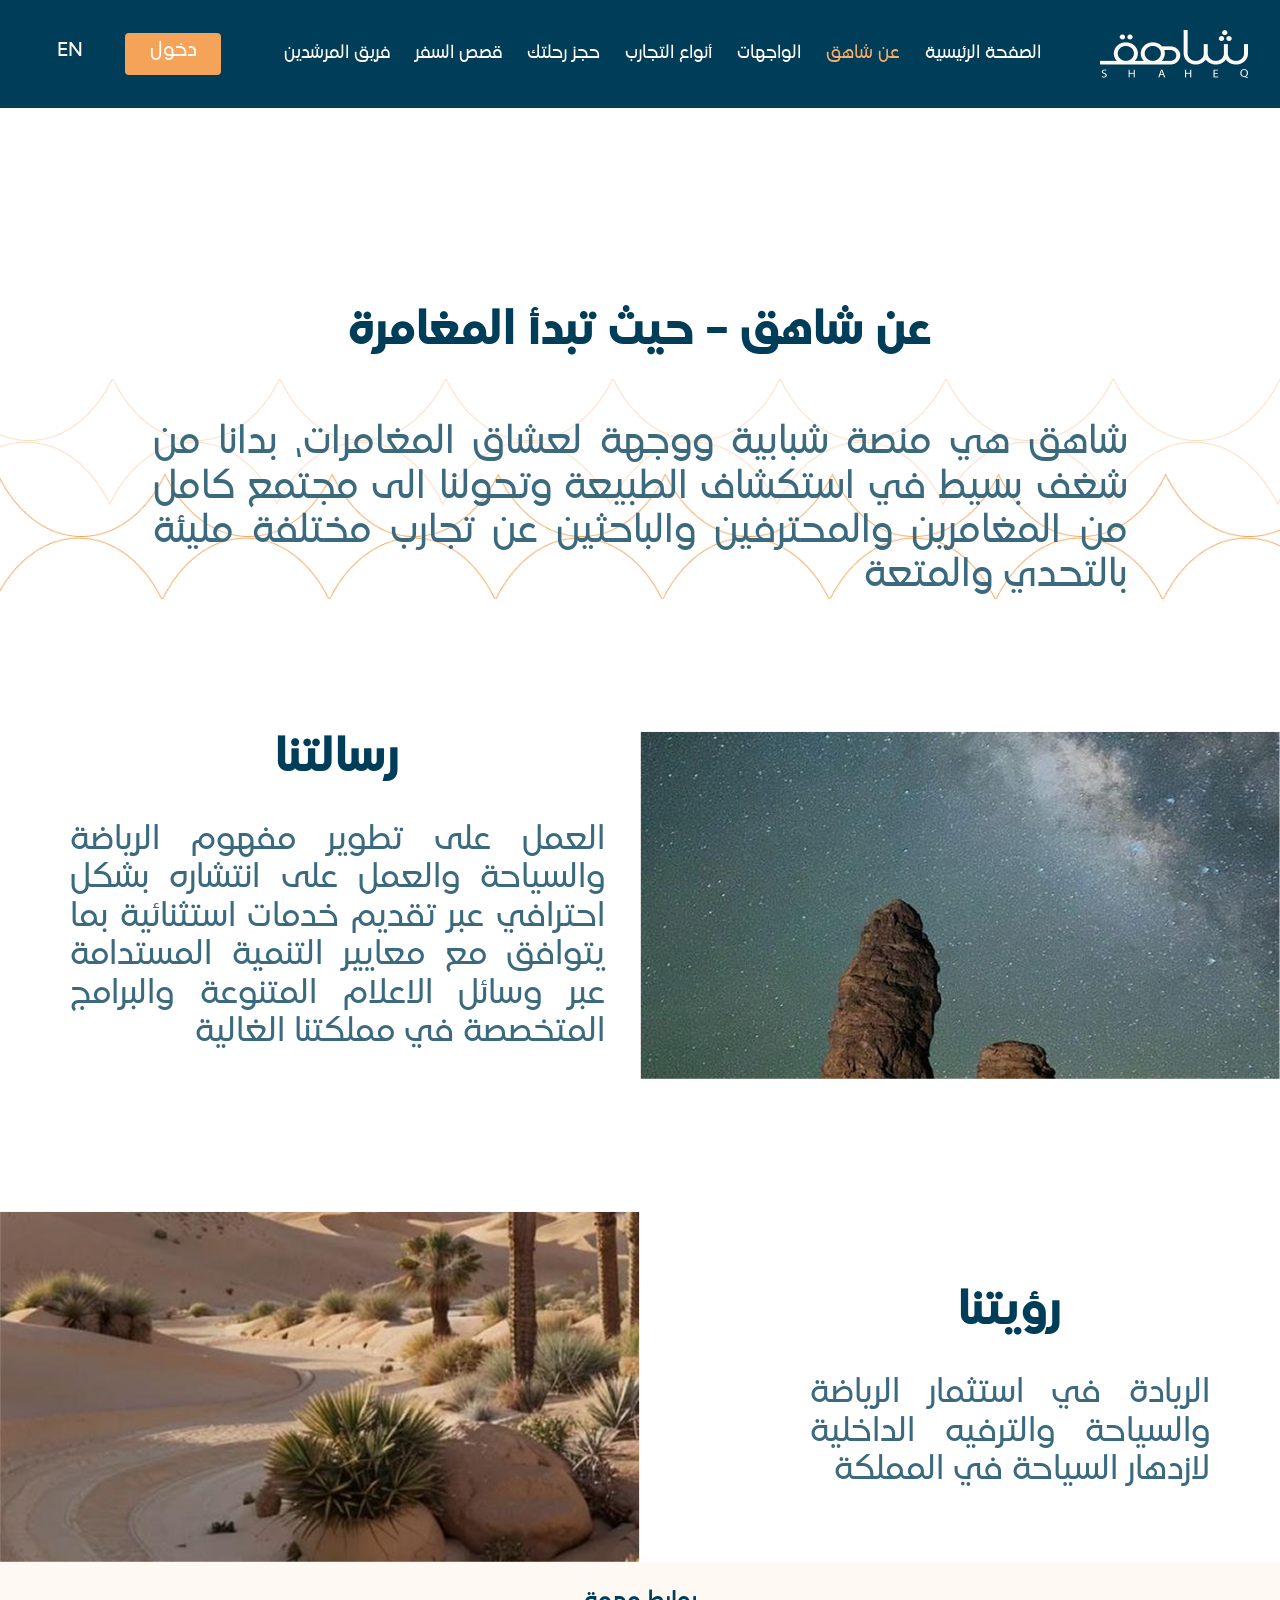
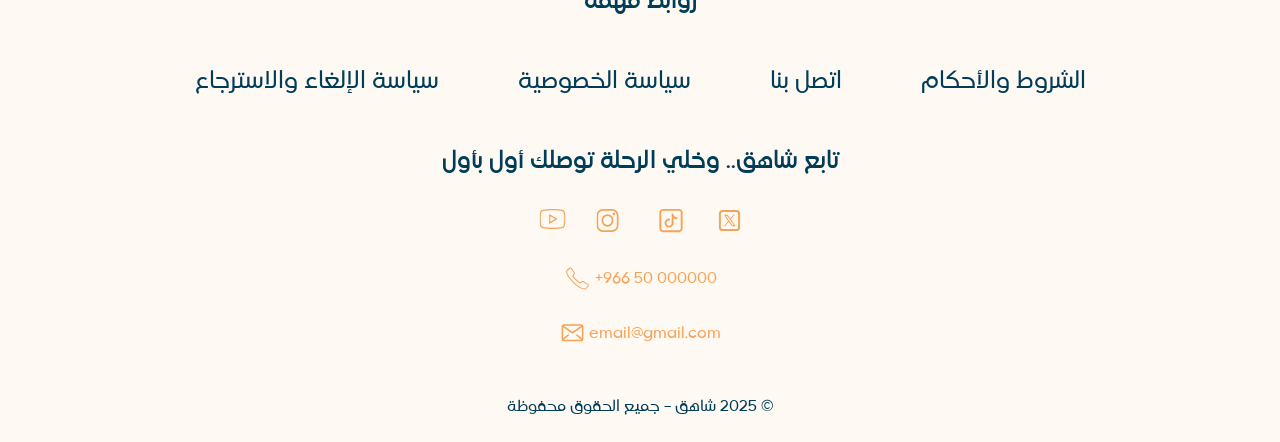
==== desktop-1.html @ 1325e85f "Desktop two banner, post area added with responsiveness." ====
<!DOCTYPE html>
<html lang="en-US" dir="rtl">
	<head>
		<!-- Meta setup -->
		<meta charset="UTF-8" />
		<meta http-equiv="X-UA-Compatible" content="IE=edge" />
		<meta
			name="viewport"
			content="width=device-width, initial-scale=1, shrink-to-fit=no"
		/>
		<meta name="keywords" content="" />
		<meta name="decription" content="" />
		<meta name="designer" content="" />

		<!-- Title -->
		<title>Welcome To Shaheq</title>

		<!-- Fav Icon -->
		<link rel="icon" href="images/favicon.ico" />

		<!-- Include Bootstrap -->
		<link rel="stylesheet" href="css/bootstrap.css" />

		<!-- Icon Css Here -->
		<link rel="stylesheet" href="css/font-awesome.css" />

		<!-- Main StyleSheet -->
		<link rel="stylesheet" href="style.css" />

		<!-- Responsive CSS -->
		<link rel="stylesheet" href="css/responsive.css" />
	</head>
	<body>
		<!-- HEADER AREA START -->
		<header class="header-area">
			<div class="header-wrpper">
				<div class="row align-items-center">
					<div class="col-6 col-lg-2 col-xl-2">
						<div class="main-logo">
							<a href="index.html">
								<img
									src="images/shaheq-main-logo.png"
									alt="Shaheq Main Logo"
								/>
							</a>
						</div>
					</div>
					<div class="col-lg-8 col-xl-8 d-none d-lg-block">
						<nav class="desktop-navbar">
							<ul>
								<li>
									<a href="#">الصفحة الرئيسية</a>
								</li>
								<li id="menu-active">
									<a href="#">عن شاهق</a>
								</li>
								<li><a href="#">الواجهات</a></li>
								<li><a href="#">أنواع التجارب</a></li>
								<li><a href="#">حجز رحلتك</a></li>
								<li><a href="#">قصص السفر</a></li>
								<li><a href="#">فريق المرشدين</a></li>
							</ul>
						</nav>
					</div>
					<div class="col-6 col-lg-2 col-xl-2">
						<div class="lang-controller">
							<div
								class="hamburger-icon d-flex d-lg-none align-items-center justify-content-end"
							>
								<img
									data-bs-toggle="offcanvas"
									data-bs-target="#offcanvasRight"
									aria-controls="offcanvasRight"
									src="images/hamburger-icon.png"
									alt="Hamburger Icon"
								/>
							</div>
							<ul
								class="d-none d-lg-flex align-items-center justify-content-end"
							>
								<li>دخول</li>
								<li>EN</li>
							</ul>
						</div>
					</div>
				</div>
			</div>
		</header>
		<!-- HEADER AREA END -->

		<!-- Mobile Menu Area Start -->
		<aside
			class="offcanvas offcanvas-end"
			tabindex="-1"
			id="offcanvasRight"
			aria-labelledby="offcanvasRightLabel"
		>
			<div class="offcanvas-header">
				<a href="index.html" id="offcanvasRightLabel">
					<img
						src="images/shaheq-main-logo.png"
						alt="shaheq main logo"
					/>
				</a>
				<button
					type="button"
					class="btn-close text-reset"
					data-bs-dismiss="offcanvas"
					aria-label="Close"
				></button>
			</div>
			<div class="offcanvas-body">
				<nav class="mobile-navbar">
					<ul>
						<li id="menu-active">
							<a href="#">الصفحة الرئيسية</a>
						</li>
						<li><a href="#">عن شاهق</a></li>
						<li><a href="#">الواجهات</a></li>
						<li><a href="#">أنواع التجارب</a></li>
						<li><a href="#">حجز رحلتك</a></li>
						<li><a href="#">قصص السفر</a></li>
						<li><a href="#">فريق المرشدين</a></li>
						<li><a href="#"> دخول</a></li>
						<li><a href="#">EN</a></li>
					</ul>
				</nav>
			</div>
		</aside>
		<!-- Mobile Menu Area End -->

		<!-- Desktop One Banner Area Start -->
		<section class="desktop-one-banner-area">
			<div class="container">
				<div class="desktop-one-banner-cntn">
					<h3>عن شاهق – حيث تبدأ المغامرة</h3>
					<p>
						شاهق هي منصة شبابية ووجهة لعشاق المغامرات، بدانا من شغف
						بسيط في استكشاف الطبيعة وتحولنا الى مجتمع كامل من
						المغامرين والمحترفين والباحثين عن تجارب مختلفة مليئة
						بالتحدي والمتعة
					</p>
				</div>
			</div>
		</section>
		<!-- Desktop One Banner Area End -->

		<!-- Post Area Start -->
		<section class="post-area">
			<div class="row g-0 post-row-one">
				<div class="col-lg-6">
					<div class="post-thumnail">
						<img src="images/desktop-one-post-1.png" alt="" />
					</div>
				</div>
				<div class="col-lg-6">
					<div class="post-cntn">
						<h3>رسالتنا</h3>
						<p>
							العمل على تطوير مفهوم الرياضة والسياحة والعمل على
							انتشاره بشكل احترافي عبر تقديم خدمات استثنائية بما
							يتوافق مع معايير التنمية المستدامة عبر وسائل الاعلام
							المتنوعة والبرامج المتخصصة في مملكتنا الغالية
						</p>
					</div>
				</div>
			</div>
		</section>
		<section class="post-area post-area-two">
			<div class="row align-items-center g-0 post-row-tow">
				<div class="col-lg-6 order-2 order-lg-1">
					<div class="post-cntn">
						<h3>رؤيتنا</h3>
						<p>
							الريادة في استثمار الرياضة والسياحة والترفيه
							الداخلية لازدهار السياحة في المملكة
						</p>
					</div>
				</div>
				<div class="col-lg-6 order-1 order-lg-2">
					<div class="post-thumnail">
						<img src="images/desktop-post-2.png" alt="" />
					</div>
				</div>
			</div>
		</section>
		<!-- Post Area End -->

		<!-- FOOTER AREA START -->
		<footer class="footer-area">
			<div class="footer-wrpper">
				<h4>روابط مهمة</h4>
				<ul
					class="footer-menu d-flex align-items-center justify-content-between"
				>
					<li>
						<a href="#">الشروط والأحكام</a>
					</li>
					<li>
						<a href="#">اتصل بنا</a>
					</li>
					<li>
						<a href="#">سياسة الخصوصية </a>
					</li>
					<li>
						<a href="#">سياسة الإلغاء والاسترجاع</a>
					</li>
				</ul>
				<div class="footer-inner-area">
					<h4>تابع شاهق.. وخلي الرحلة توصلك أول بأول</h4>
					<ul dir="ltr" class="footer-social-link">
						<li>
							<a href="#">
								<svg
									xmlns="http://www.w3.org/2000/svg"
									width="27"
									height="27"
									viewBox="0 0 27 27"
									fill="none"
								>
									<g clip-path="url(#clip0_45_871)">
										<path
											d="M13.4116 2C9.42903 2 5.68916 2.3125 3.69786 2.74951C2.37111 3.06201 1.22347 3.99951 0.983096 5.4375C0.742727 6.93652 0.5 9.1875 0.5 12C0.5 14.8125 0.74037 17 1.04201 18.5625C1.28474 19.937 2.43003 20.938 3.75678 21.2505C5.87062 21.6875 9.48795 22 13.4705 22C17.4531 22 21.0705 21.6875 23.182 21.2505C24.5111 20.938 25.6563 20.0005 25.8967 18.5625C26.1394 17 26.4411 14.7515 26.5 11.939C26.5 9.12646 26.1984 6.87549 25.8967 5.31299C25.6563 3.93848 24.5111 2.9375 23.182 2.625C21.0705 2.3125 17.3919 2 13.4116 2ZM13.4116 3.25C17.7548 3.25 21.2519 3.62354 22.9416 3.93604C23.8465 4.1875 24.57 4.8125 24.6902 5.62549C25.0531 7.625 25.2934 9.75146 25.2934 11.939C25.2345 14.6245 24.9329 16.812 24.6902 18.3745C24.5111 19.561 23.3045 19.937 22.9416 20.064C20.7688 20.501 17.1491 20.811 13.5295 20.811C9.90977 20.811 6.23117 20.562 4.11969 20.064C3.21476 19.8125 2.4913 19.1875 2.37111 18.3745C1.88802 16.624 1.70656 14.312 1.70656 12C1.70656 9.12402 1.94929 7 2.18966 5.68896C2.37111 4.5 3.63659 4.12402 3.93823 3.99951C5.92953 3.5625 9.61049 3.25 13.4116 3.25ZM10.1525 7V17L18.5984 12L10.1525 7ZM11.3591 9.12646L16.1853 12L11.3591 14.8735V9.12646Z"
											fill="#F5A359"
										/>
									</g>
									<defs>
										<clipPath id="clip0_45_871">
											<rect
												width="26"
												height="26"
												fill="white"
												transform="translate(0.5 0.5)"
											/>
										</clipPath>
									</defs>
								</svg>
							</a>
						</li>
						<li>
							<a href="#">
								<svg
									xmlns="http://www.w3.org/2000/svg"
									width="29"
									height="29"
									viewBox="0 0 29 29"
									fill="none"
								>
									<g clip-path="url(#clip0_45_873)">
										<path
											d="M6.88582 3C3.36899 3 0.5 5.9994 0.5 9.67608V19.3239C0.5 23.0006 3.36899 26 6.88582 26H16.1142C19.631 26 22.5 23.0006 22.5 19.3239V9.67608C22.5 5.9994 19.631 3 16.1142 3H6.88582ZM6.88582 4.76923H16.1142C18.7154 4.76923 20.8077 6.95312 20.8077 9.67608V19.3239C20.8077 22.0434 18.7188 24.2308 16.1142 24.2308H6.88582C4.28456 24.2308 2.19231 22.0469 2.19231 19.3239V9.67608C2.19231 6.95658 4.28125 4.76923 6.88582 4.76923ZM17.8462 6.53846C17.1454 6.53846 16.5769 7.13281 16.5769 7.86538C16.5769 8.59796 17.1454 9.19231 17.8462 9.19231C18.5469 9.19231 19.1154 8.59796 19.1154 7.86538C19.1154 7.13281 18.5469 6.53846 17.8462 6.53846ZM11.5 8.30769C8.23768 8.30769 5.57692 11.0894 5.57692 14.5C5.57692 17.9106 8.23768 20.6923 11.5 20.6923C14.7623 20.6923 17.4231 17.9106 17.4231 14.5C17.4231 11.0894 14.7623 8.30769 11.5 8.30769ZM11.5 10.0769C13.8468 10.0769 15.7308 12.0466 15.7308 14.5C15.7308 16.9534 13.8468 18.9231 11.5 18.9231C9.15325 18.9231 7.26923 16.9534 7.26923 14.5C7.26923 12.0466 9.15325 10.0769 11.5 10.0769Z"
											fill="#F5A359"
										/>
									</g>
									<defs>
										<clipPath id="clip0_45_873">
											<rect
												width="28"
												height="29"
												fill="white"
												transform="translate(0.5)"
											/>
										</clipPath>
									</defs>
								</svg>
							</a>
						</li>
						<li>
							<a href="#">
								<svg
									xmlns="http://www.w3.org/2000/svg"
									width="32"
									height="31"
									viewBox="0 0 32 31"
									fill="none"
								>
									<path
										d="M7.92708 3.875C5.97681 3.875 4.375 5.47681 4.375 7.42708V23.5729C4.375 25.5232 5.97681 27.125 7.92708 27.125H24.0729C26.0232 27.125 27.625 25.5232 27.625 23.5729V7.42708C27.625 5.47681 26.0232 3.875 24.0729 3.875H7.92708ZM7.92708 5.8125H24.0729C24.9759 5.8125 25.6875 6.52406 25.6875 7.42708V23.5729C25.6875 24.4759 24.9759 25.1875 24.0729 25.1875H7.92708C7.02406 25.1875 6.3125 24.4759 6.3125 23.5729V7.42708C6.3125 6.52406 7.02406 5.8125 7.92708 5.8125ZM17.573 8.41097C17.3259 8.42159 17.0923 8.52627 16.9199 8.70356C16.7475 8.88085 16.6495 9.11734 16.6458 9.36458V18.0833C16.6458 19.522 15.5012 20.6667 14.0625 20.6667C12.6238 20.6667 11.4792 19.522 11.4792 18.0833C11.4792 16.6447 12.6238 15.5 14.0625 15.5C14.1909 15.5018 14.3183 15.4781 14.4374 15.4302C14.5566 15.3824 14.665 15.3113 14.7564 15.2212C14.8478 15.131 14.9204 15.0236 14.97 14.9052C15.0195 14.7867 15.045 14.6596 15.045 14.5312C15.045 14.4029 15.0195 14.2758 14.97 14.1573C14.9204 14.0389 14.8478 13.9315 14.7564 13.8413C14.665 13.7512 14.5566 13.6801 14.4374 13.6323C14.3183 13.5844 14.1909 13.5607 14.0625 13.5625C11.5771 13.5625 9.54167 15.5979 9.54167 18.0833C9.54167 20.5688 11.5771 22.6042 14.0625 22.6042C16.5479 22.6042 18.5833 20.5688 18.5833 18.0833V13.1336C19.4023 13.7672 20.3803 14.2083 21.4896 14.2083C21.618 14.2101 21.7454 14.1864 21.8645 14.1386C21.9837 14.0907 22.0921 14.0196 22.1835 13.9295C22.2749 13.8394 22.3475 13.7319 22.3971 13.6135C22.4466 13.4951 22.4721 13.368 22.4721 13.2396C22.4721 13.1112 22.4466 12.9841 22.3971 12.8657C22.3475 12.7472 22.2749 12.6398 22.1835 12.5497C22.0921 12.4595 21.9837 12.3885 21.8645 12.3406C21.7454 12.2927 21.618 12.269 21.4896 12.2708C19.8727 12.2708 18.5833 10.9814 18.5833 9.36458C18.5814 9.23507 18.5535 9.10725 18.5014 8.9887C18.4492 8.87014 18.3738 8.76324 18.2796 8.67434C18.1854 8.58543 18.0743 8.51632 17.953 8.47108C17.8316 8.42584 17.7024 8.4054 17.573 8.41097Z"
										fill="#F5A359"
									/>
								</svg>
							</a>
						</li>
						<li>
							<a href="#">
								<svg
									xmlns="http://www.w3.org/2000/svg"
									width="25"
									height="25"
									viewBox="0 0 25 25"
									fill="none"
								>
									<path
										d="M19.22 22.1H5.78002C4.1893 22.1 2.90002 20.8107 2.90002 19.22V5.77999C2.90002 4.18927 4.1893 2.89999 5.78002 2.89999H19.22C20.8107 2.89999 22.1 4.18927 22.1 5.77999V19.22C22.1 20.8107 20.8107 22.1 19.22 22.1Z"
										stroke="#F5A359"
										stroke-width="2"
										stroke-miterlimit="10"
									/>
									<path
										d="M18.6987 18.26H14.8889L6.78125 6.73999H10.591L18.6987 18.26ZM15.3905 17.3H16.8608L10.0894 7.69999H8.61917L15.3905 17.3Z"
										fill="#F5A359"
									/>
									<path
										d="M7.93999 18.26L12.007 13.4984L11.4651 12.7285L6.73999 18.26H7.93999Z"
										fill="#F5A359"
									/>
									<path
										d="M13.0352 10.8901L13.5771 11.6605L17.78 6.73999H16.58L13.0352 10.8901Z"
										fill="#F5A359"
									/>
								</svg>
							</a>
						</li>
					</ul>
					<p dir="ltr">
						<svg
							xmlns="http://www.w3.org/2000/svg"
							width="27"
							height="25"
							viewBox="0 0 27 25"
							fill="none"
						>
							<path
								d="M2.06201 5.52539C2.08436 5.91406 2.12295 7.13281 3.02686 8.98828C3.92873 10.8438 5.68373 13.3906 9.12873 16.7031C12.5737 20.0156 15.2245 21.7051 17.1542 22.5723C19.0819 23.4395 20.3494 23.4785 20.7536 23.5L20.78 23.5C21.2472 23.5 21.5661 23.2734 21.9236 23.0117C22.279 22.75 22.6426 22.416 22.992 22.0664C23.6908 21.3652 24.3164 20.6152 24.5703 20.2715C25.1594 19.4805 25.0212 18.5527 24.4037 18.1309C23.965 17.8281 20.3392 15.5332 19.7481 15.1895C19.1976 14.8398 18.5436 14.9805 17.9362 15.2988C17.4792 15.5391 16.2564 16.2148 15.9009 16.4121C15.6287 16.2402 14.6151 15.5762 12.458 13.502L12.4559 13.5L12.4539 13.5C10.252 11.418 9.59389 10.4473 9.42936 10.1953C9.62842 9.86133 10.3211 8.70508 10.5811 8.25C10.9264 7.69531 11.0381 7.05469 10.7212 6.52149L10.7192 6.51563L10.7151 6.51172C10.5486 6.24414 9.87623 5.25 9.17951 4.23047C8.83217 3.7207 8.48483 3.21485 8.20858 2.8125C7.93233 2.41602 7.74748 2.14844 7.64389 2.01563C7.20514 1.42383 6.24233 1.28906 5.41764 1.85547C5.06623 2.09766 4.27201 2.69727 3.5367 3.3711C3.16904 3.70703 2.81967 4.05859 2.54748 4.4043C2.27733 4.74805 2.03764 5.06446 2.06201 5.52539ZM3.09998 5.47461C3.10201 5.52149 3.16295 5.2793 3.37623 5.00781C3.59154 4.73438 3.91045 4.41016 4.25373 4.0957C4.9403 3.4668 5.73858 2.86524 6.02295 2.66992C6.47389 2.35938 6.78264 2.57617 6.79686 2.5957L6.80295 2.60156L6.80498 2.60742C6.84155 2.65039 7.06498 2.9668 7.34123 3.36719C7.61748 3.76563 7.96483 4.26953 8.31014 4.7793C9.00076 5.79102 9.70764 6.83984 9.81936 7.01563L9.81936 7.01758C9.86405 7.0957 9.88639 7.41602 9.68733 7.73633L9.68123 7.74414L9.67717 7.75391C9.41717 8.21094 8.36295 9.97656 8.36295 9.97656L8.21467 10.2246L8.36295 10.4727C8.36295 10.4727 9.15108 11.7793 11.7226 14.209C11.7226 14.209 11.7247 14.209 11.7247 14.2109C11.7247 14.2109 11.7247 14.2109 11.7267 14.2109C14.2495 16.6387 15.5962 17.4336 15.5962 17.4336L15.8583 17.5859L16.1244 17.4395C16.1244 17.4395 17.9606 16.4258 18.4359 16.1777C18.83 15.9707 19.1773 16.0254 19.1712 16.0234L19.1814 16.0293L19.1936 16.0352C19.5389 16.2344 23.6034 18.8105 23.8005 18.9453C23.8208 18.959 24.0462 19.2578 23.7233 19.6895C23.5242 19.959 22.8965 20.7187 22.2425 21.375C21.9134 21.7012 21.5783 22.0078 21.2919 22.2168C21.0075 22.4238 20.7515 22.4961 20.782 22.4961C20.3169 22.4746 19.3642 22.4629 17.595 21.666C15.8034 20.8613 13.244 19.2461 9.86405 15.9961C6.48405 12.7461 4.8042 10.2871 3.96733 8.56445C3.13045 6.8418 3.12436 5.91797 3.09998 5.47461Z"
								fill="#F5A359"
							/>
						</svg>
						<span>+966 50 000000</span>
					</p>
					<p dir="ltr">
						<svg
							xmlns="http://www.w3.org/2000/svg"
							width="25"
							height="25"
							viewBox="0 0 25 25"
							fill="none"
						>
							<path
								d="M3.90625 3.125C2.61841 3.125 1.5625 4.18091 1.5625 5.46875V17.9688C1.5625 19.2566 2.61841 20.3125 3.90625 20.3125H21.0938C22.3816 20.3125 23.4375 19.2566 23.4375 17.9688V5.46875C23.4375 4.18091 22.3816 3.125 21.0938 3.125H3.90625ZM3.90625 4.6875H21.0938C21.1487 4.6875 21.1914 4.70581 21.2402 4.71802L12.5 10.7666L3.75977 4.71802C3.80859 4.70581 3.85132 4.6875 3.90625 4.6875ZM3.125 6.17676L12.5 12.6709L21.875 6.17676V17.2424L16.9678 13.1348L15.625 14.0625L21.2097 18.7256C21.1731 18.7317 21.1365 18.75 21.0938 18.75H3.90625C3.86352 18.75 3.8269 18.7317 3.79028 18.7256L9.375 14.0625L8.03223 13.1348L3.125 17.2424V6.17676Z"
								fill="#F5A359"
							/>
						</svg>
						<span>email@gmail.com</span>
					</p>
				</div>
				<p>© 2025 شاهق – جميع الحقوق محفوظة</p>
			</div>
		</footer>
		<!-- FOOTER AREA END -->

		<!-- Main jQuery -->
		<script src="js/jquery-3.4.1.min.js"></script>

		<!-- Bootstrap.bundle Script -->
		<script src="js/bootstrap.bundle.min.js"></script>

		<!-- Custom jQuery -->
		<script src="js/scripts.js"></script>
	</body>
</html>
---- style.css ----
/*=====================
FONTS LINK HERE
======================*/
@font-face {
	font-family: "MadaniArabic";
	src: url(fonts/MadaniArabicRegular.ttf);
	font-weight: 400;
}

@font-face {
	font-family: "MadaniArabic";
	src: url(fonts/MadaniArabicMedium.ttf);
	font-weight: 500;
}

@font-face {
	font-family: "MadaniArabic";
	src: url(fonts/MadaniArabicSemiBold.ttf);
	font-weight: 600;
}

@font-face {
	font-family: "MadaniArabic";
	src: url(fonts/MadaniArabicBold.ttf);
	font-weight: 700;
}

@font-face {
	font-family: "MadaniArabic";
	src: url(fonts/MadaniArabicExtraBold.ttf);
	font-weight: 800;
}

@font-face {
	font-family: "MadaniArabic";
	src: url(fonts/MadaniArabicBlack.ttf);
	font-weight: 900;
}

* {
	box-sizing: border-box;
}

/*======================
DEFAULT CSS HERE
========================*/
body {
	font-family: "MadaniArabic";
	font-size: 16px;
	font-weight: 400;
	background: #fff;
	color: #003d59;
}

h1,
h2,
h3,
h4,
h5,
h6,
p {
	margin: 0;
}

a,
a:hover {
	text-decoration: none;
	display: inline-block;
}

ul {
	list-style-type: none;
	padding: 0;
	margin: 0;
}

::selection {
	color: white;
	background: #ff7675;
}

::-webkit-selection {
	color: white;
	background: #ff7675;
}

::-moz-selection {
	color: white;
	background: #ff7675;
}

.container {
	padding-left: 15px;
	padding-right: 15px;
}

/*======================
Header Area CSS HERE
========================*/
.header-area {
	padding: 43px 0;
	background: #003d59;
}

.header-wrpper {
	padding: 0 50px;
}

.header-wrpper .row {
	margin-left: 0;
	margin-right: 0;
}

.desktop-navbar ul {
	display: flex;
	align-items: center;
	column-gap: 55px;
}

.mobile-navbar ul {
	padding-top: 25px;
	display: flex;
	flex-direction: column;
	align-items: center;
	row-gap: 25px;
}

.desktop-navbar ul li a,
.mobile-navbar ul li a {
	color: #fefaf3;
	font-size: 19px;
	font-weight: 400;
	line-height: 120%;
	transition: color 0.3s ease-in-out;
}

.mobile-navbar ul li a {
	color: #003d59;
}

.desktop-navbar ul li a:hover,
.mobile-navbar ul li a:hover,
#menu-active a {
	color: #f6ac6a;
}

.lang-controller ul {
	column-gap: 18px;
}

.lang-controller ul li {
	color: #fefaf3;
	font-size: 19px;
	font-weight: 400;
	line-height: 120%;
	padding: 7.5px 24.5px;
	border-radius: 4px;
	padding-bottom: 12px;
}

.lang-controller ul li:first-child {
	background: #f5a359;
}

.btn-close:focus {
	box-shadow: none;
}

.offcanvas-header {
	background: #003d59;
}

.btn-close {
	background: transparent
		url("data:image/svg+xml,%3csvg xmlns='http://www.w3.org/2000/svg' viewBox='0 0 16 16' fill='%23fff'%3e%3cpath d='M.293.293a1 1 0 011.414 0L8 6.586 14.293.293a1 1 0 111.414 1.414L9.414 8l6.293 6.293a1 1 0 01-1.414 1.414L8 9.414l-6.293 6.293a1 1 0 01-1.414-1.414L6.586 8 .293 1.707a1 1 0 010-1.414z'/%3e%3c/svg%3e")
		center/1em auto no-repeat;
	opacity: 1;
}

.btn-close:hover {
	opacity: 1;
}

#offcanvasRightLabel img {
	width: 90px;
}

/*======================
HERO AREA CSS HERE
========================*/
.hero-area {
	background-color: #003d59;
	padding: 16px 0;
	border-radius: 0 0 24px 24px;
}

.hero-area img,
.hero-wrpper img {
	width: 100%;
}

.hero-area img {
	display: block;
	margin-top: 10px;
}

/*======================
FOOTER AREA CSS HERE
========================*/
.footer-area {
	padding: 26px;
	background: #fefaf3;
}

.footer-wrpper {
	max-width: 891px;
	margin: auto;
	display: flex;
	flex-direction: column;
	row-gap: 52px;
}

.footer-wrpper h4 {
	color: #003d59;
	text-align: center;
	font-size: 23px;
	line-height: 120%;
}

.footer-menu li a {
	color: #003d59;
	font-size: 23px;
	line-height: 120%;
	transition: color 0.3s ease-in-out;
}

.footer-menu li a:hover {
	color: #f6ac6a;
}

.footer-wrpper > p {
	color: #003d59;
	text-align: center;
	font-size: 15px;
	font-weight: 400;
	line-height: 120%;
}

.footer-inner-area {
	display: flex;
	flex-direction: column;
	align-items: center;
	row-gap: 30px;
}

.footer-social-link {
	display: flex;
	align-items: center;
	justify-content: center;
	column-gap: 30px;
}

.footer-inner-area p span {
	color: #f5a359;
	font-size: 15px;
	line-height: 120%;
}

/*======================
FOOTER AREA CSS HERE
========================*/
.home-title-area {
	padding-top: 104px;
	padding-bottom: 153px;
}

.home-title-wrpper {
	max-width: 975px;
	margin: auto;
	display: flex;
	flex-direction: column;
	align-items: center;
	row-gap: 62px;
	position: relative;
	z-index: 2;
}

.home-title-wrpper h2 {
	color: #003d59;
	font-size: 46px;
	font-weight: 700;
	line-height: 120%;
}

.home-title-wrpper p {
	color: #3b6a7f;
	font-size: 37px;
	line-height: 120%;
	text-align: center;
}

.home-title-wrpper a {
	display: inline-block;
	padding: 28.5px 163.5px;
	color: #e4edeb;
	font-size: 29px;
	font-weight: 500;
	line-height: 120%;
	border-radius: 24px;
	background: #3b6a7f;
	border: 2px solid #3b6a7f;
	transition: all 0.3s ease-in-out;
}

.home-title-wrpper a:hover {
	background: transparent;
	color: #003d59;
}

/*========================
FIRST SLIDER AREA CSS HERE
==========================*/
.first-slider-area,
.second-slider-wrpper {
	padding-right: calc((100% - 1360px) / 2);
}

.first-slider-heading {
	color: #003d59;
	font-size: 46px;
	font-weight: 700;
	line-height: 120%;
	margin-bottom: 43px;
	position: relative;
	z-index: 2;
}

.swiper {
	/* width: 100%; */
	margin-right: -15px;
}

.slider-item {
	border-radius: 15px;
	border: 1px solid rgba(255, 255, 255, 0.2);
	background: rgba(255, 255, 255, 0.6);
	box-shadow: 0 8px 15px 0 rgba(0, 0, 0, 0.1);
	backdrop-filter: blur(5px);
	overflow: hidden;
	margin-bottom: 20px;
	margin-right: 15px;
}

.slider-thum img {
	width: 100%;
}

.slider-cntn {
	padding: 20px 10px;
}

.cntn-title,
.price-btn {
	display: flex;
	align-items: center;
	justify-content: space-between;
}

.cntn-title h5 {
	color: #003d59;
	font-size: 19px;
	font-weight: 700;
	line-height: 120%;
}

.cntn-title a {
	color: #003d59;
	font-size: 8px;
	font-weight: 400;
	line-height: 120%;
	text-decoration: underline;
}

.cntn-list {
	display: flex;
	flex-direction: column;
	row-gap: 11px;
	padding-top: 10px;
}

.cntn-list span {
	font-size: 12px;
	font-weight: 400;
	line-height: 120%;
}

.price-btn {
	margin-top: 11px;
}

.price-btn p {
	display: flex;
	align-items: center;
	column-gap: 5px;
}

.price-btn p span {
	font-size: 16px;
	line-height: 160%;
}

.price-btn button {
	border: none;
	outline: none;
	background-color: transparent;
}

.mobile-screen-cards {
	display: none;
}

/*========================
Second SLIDER AREA CSS HERE
==========================*/
.second-slider {
	padding-top: 104px;
	padding-bottom: 180px;
}

.section-title {
	max-width: 690px;
	margin: auto;
}

.section-title h3 {
	text-align: center;
	font-size: 46px;
	font-weight: 700;
	line-height: 120%;
	margin-bottom: 18px;
}

.section-title p {
	color: #3b6a7f;
	text-align: center;
	font-size: 37px;
	line-height: 120%;
}

.circles-parent {
	display: flex;
	align-items: center;
	justify-content: space-between;
	margin: 60px 0;
}

.circle-shap {
	width: 120px;
	height: 120px;
	border-radius: 50%;
	display: flex;
	align-items: center;
	justify-content: center;
	background: #f5a359;
	transition: background 0.3s ease-in-out;
}

.circle-shap:hover {
	background: #c3d8d3;
}

.single-circle p {
	text-align: center;
	font-size: 29px;
	line-height: 120%;
}

/*========================
FIRST SLIDER AREA CSS HERE
==========================*/
.image-slider-area {
	overflow: hidden;
	padding-left: calc((100% - 1360px) / 2);
}

.imageSlider .swiper-slide img {
	width: 100%;
}

.newsletter-area {
	padding-top: 108px;
	padding-bottom: 206px;
}

.newsletter-wrpper {
	max-width: 500px;
	margin: auto;
}

.newsletter-wrpper h3 {
	text-align: center;
	font-size: 37px;
	line-height: 120%;
	margin-bottom: 50px;
}

.newsletter-wrpper form {
	height: 50px;
	display: flex;
	align-items: center;
}

.newsletter-wrpper form button {
	width: 50px;
	height: 48px;
	border-radius: 7px 0 0 7px;
	background-color: #f5a359;
	border: none;
}

.newsletter-wrpper form input {
	width: calc(100% - 50px);
	color: #003d59;
	font-size: 15px;
	line-height: 120%;
	height: 48px;
	padding-right: 20px;
	border-top-right-radius: 10px;
	border-bottom-right-radius: 10px;
	border: 1px solid #f5a359;
	outline: none;
}

.newsletter-wrpper form input::placeholder {
	color: #fbd9bb;
}

.section-one {
	position: relative;
	z-index: 2;
}

.section-one::after {
	content: url(images/section-one-after-effect.png);
	display: block;
	clear: both;
	position: absolute;
	top: 0;
	z-index: 0;
}

/*===================================
DESKTOP ONE PAGE STYLING HERE
=====================================*/
.desktop-one-banner-area {
	padding-top: 196px;
}

.desktop-one-banner-cntn {
	max-width: 975px;
	margin: auto;
	position: relative;
	z-index: 3;
}

.desktop-one-banner-area {
	position: relative;
	z-index: 2;
}

.desktop-one-banner-area::after {
	content: "";
	display: block;
	clear: both;
	position: absolute;
	background: url(images/desktop-one-banner-bg.png) no-repeat;
	background-size: cover;
	background-position: center;
	bottom: 0;
	width: 100%;
	height: 330px;
	left: 0;
	z-index: 1;
}

.desktop-one-banner-cntn h3 {
	text-align: center;
	font-size: 46px;
	font-weight: 700;
	line-height: 120%;
	margin-bottom: 62px;
}

.desktop-one-banner-cntn p {
	color: #3b6a7f;
	text-align: justify;
	font-size: 37px;
	line-height: 120%;
}

.post-area {
	padding-top: 132px;
}

.post-thumnail img {
	width: 100%;
}

.post-row-one .post-cntn {
	padding-left: calc(100% - 1360px / 2);
	padding-right: 35px;
}

.post-cntn h3 {
	text-align: center;
	font-size: 46px;
	font-weight: 700;
	line-height: 120%;
	margin-bottom: 62px;
}

.post-cntn p {
	color: #3b6a7f;
	text-align: justify;
	font-size: 37px;
	line-height: 120%;
}

.post-row-tow .post-cntn {
	padding-right: calc(100% - 1360px / 2);
	padding-left: 170px;
}
---- css/responsive.css ----
/*=============================
Extra Large Screen - Others
===============================*/
@media screen and (min-width: 1400px) and (max-width: 1599px) {
	.header-wrpper {
		padding: 0 20px;
	}
	.desktop-navbar ul {
		column-gap: 35px;
	}

	.desktop-one-banner-area::after {
		height: 250px;
	}
}
/*=============================
Extra Large Screen - Others
===============================*/
@media screen and (min-width: 1200px) and (max-width: 1399px) {
	.header-area {
		padding: 30px 0;
	}
	.header-wrpper {
		padding: 0 20px;
	}
	.desktop-navbar ul {
		column-gap: 25px;
	}
	.desktop-navbar ul li a {
		font-size: 17px;
	}

	.first-slider-area,
	.second-slider-wrpper {
		padding-right: calc((100% - 1140px) / 2);
	}
	.image-slider-area {
		padding-left: calc((100% - 1140px) / 2);
	}

	.desktop-one-banner-area::after {
		height: 220px;
	}

	.post-cntn h3 {
		margin-bottom: 35px;
	}
	.post-cntn p {
		font-size: 32px;
	}

	.post-row-one .post-cntn {
		padding-left: calc(100% - 1140px / 2);
	}
	.post-row-tow .post-cntn {
		padding-right: calc(100% - 1140px / 2);
	}
}

/*========================
Large Screen - Leptop
==========================*/
@media screen and (min-width: 992px) and (max-width: 1199px) {
	.header-area {
		padding: 25px 0;
	}
	.header-wrpper {
		padding: 0 20px;
		padding-left: 0;
	}
	.lang-controller ul {
		column-gap: 15px;
	}
	.lang-controller ul li {
		font-size: 17px;
		padding: 3.5px 9.5px;
		padding-bottom: 9px;
	}
	.main-logo a img {
		max-width: 100%;
	}
	.desktop-navbar ul {
		column-gap: 18px;
	}
	.desktop-navbar ul li a {
		font-size: 15px;
	}

	.home-title-area {
		padding-top: 70px;
		padding-bottom: 90px;
	}
	.home-title-wrpper {
		row-gap: 50px;
	}

	.first-slider-area,
	.second-slider-wrpper {
		padding-right: calc((100% - 960px) / 2);
	}
	.second-slider {
		padding-bottom: 100px;
	}

	.image-slider-area {
		padding-left: calc((100% - 960px) / 2);
	}

	.newsletter-area {
		padding: 100px 0;
	}

	.desktop-one-banner-area::after {
		height: 220px;
	}
	.desktop-one-banner-area {
		padding-top: 100px;
	}
	.desktop-one-banner-cntn h3 {
		margin-bottom: 25px;
	}

	.post-cntn h3 {
		margin-bottom: 25px;
	}
	.post-cntn p {
		font-size: 26px;
	}

	.post-row-one .post-cntn {
		padding-left: calc(100% - 960px / 2);
	}
	.post-row-tow .post-cntn {
		padding-right: calc(100% - 960px / 2);
	}
}

/*=========================
Medium Screen - Tablate
=========================*/
@media screen and (min-width: 768px) and (max-width: 991px) {
	.header-area {
		padding: 20px 0;
	}
	.header-wrpper {
		padding: 0 20px;
	}
	.hamburger-icon img {
		width: 45px;
		cursor: pointer;
	}

	.footer-wrpper {
		row-gap: 30px;
	}
	.footer-inner-area {
		row-gap: 20px;
	}

	.home-title-area {
		padding-top: 70px;
		padding-bottom: 90px;
	}
	.home-title-wrpper {
		row-gap: 50px;
		position: relative;
		z-index: 2;
	}
	.home-title-wrpper p {
		font-size: 28px;
	}

	.first-slider-area,
	.second-slider-wrpper {
		padding-right: calc((100% - 720px) / 2);
	}
	.second-slider {
		padding-top: 70px;
		padding-bottom: 60px;
	}
	.image-slider-area {
		padding-left: calc((100% - 720px) / 2);
	}

	.newsletter-area {
		padding: 100px 0;
	}
	.section-one::after {
		content: url(../images/section-one-mobile-after.png);
		z-index: 0;
	}

	.desktop-one-banner-area::after {
		height: 135px;
	}
	.desktop-one-banner-area {
		padding-top: 80px;
	}
	.desktop-one-banner-cntn h3 {
		margin-bottom: 25px;
	}
	.desktop-one-banner-cntn p {
		font-size: 26px;
	}

	.post-area {
		padding-top: 80px;
	}
	.post-row-one,
	.post-row-tow {
		row-gap: 30px;
	}
	.post-row-one .col-lg-6:nth-child(2) {
		padding-right: 50px;
		padding-left: 50px;
	}
	.post-cntn h3 {
		margin-bottom: 20px;
	}
	.post-cntn p {
		font-size: 27px;
	}
	.post-row-one .post-cntn {
		padding-right: 0;
	}
	.post-row-tow .post-cntn {
		max-width: 100% !important;
		padding-left: 50px;
		padding-right: 50px;
		margin-left: 0;
	}
}

/*===============================
Xtra Small Screen - Small Mobile
=================================*/
@media screen and (max-width: 767px) {
	.header-area {
		padding: 20px 0;
	}
	.header-wrpper {
		padding: 0 10px;
	}
	.hamburger-icon img {
		width: 35px;
		cursor: pointer;
	}
	.main-logo a img {
		width: 110px;
	}

	.footer-wrpper {
		row-gap: 30px;
	}
	.footer-inner-area {
		row-gap: 20px;
	}
	.footer-menu {
		flex-wrap: wrap;
		row-gap: 16px;
	}
	.footer-menu li {
		width: 50%;
		text-align: center;
	}
	.footer-menu li a,
	.footer-inner-area h4 {
		font-size: 15px;
	}

	.home-title-area {
		padding-top: 45px;
		padding-bottom: 50px;
	}
	.home-title-wrpper {
		row-gap: 30px;
		position: relative;
		z-index: 2;
	}
	.home-title-wrpper h2 {
		font-size: 38px;
	}
	.home-title-wrpper p {
		font-size: 19px;
	}
	.home-title-wrpper a {
		padding: 20px 70px;
		font-size: 22px;
		border-radius: 10px;
	}

	.firstSlider {
		display: none;
	}
	.first-slider-heading {
		font-size: 23px;
		text-align: center;
	}
	.mobile-screen-cards {
		padding: 0 50px;
		display: flex;
		flex-direction: column;
		row-gap: 20px;
		z-index: 2;
		position: relative;
	}
	.slider-item {
		margin-right: 0;
		margin-bottom: 0;
	}

	.second-slider {
		padding-top: 35px;
		padding-bottom: 45px;
	}
	.circles-parent {
		margin: 25px 0;
	}
	.circle-shap {
		width: 78px;
		height: 78px;
		padding: 20px;
	}
	.section-title h3 {
		font-size: 23px;
	}
	.section-title p {
		font-size: 19px;
	}
	.single-circle p {
		font-size: 15px;
		margin-top: 5px;
	}

	.image-slider-area {
		padding-left: 15px;
	}

	.newsletter-area {
		padding-top: 60px;
		padding-bottom: 32px;
	}
	.newsletter-wrpper {
		padding-left: 30px;
		padding-right: 30px;
	}
	.newsletter-wrpper h3 {
		font-size: 19px;
		margin-bottom: 18px;
	}
	.section-one::after {
		content: url(../images/section-one-mobile-after.png);
		z-index: 0;
	}

	.desktop-one-banner-area {
		padding-top: 100px;
	}
	.desktop-one-banner-cntn h3 {
		font-size: 23px;
		margin-bottom: 43px;
	}
	.desktop-one-banner-cntn p {
		font-size: 19px;
		padding-left: 20px;
		padding-right: 20px;
	}
	.desktop-one-banner-area::after {
		height: 100px;
	}

	.post-area {
		padding-top: 89px;
	}
	.post-row-one,
	.post-row-tow {
		row-gap: 26px;
	}
	.post-row-one .col-lg-6:nth-child(2) {
		padding-right: 50px;
		padding-left: 50px;
	}
	.post-cntn h3 {
		margin-bottom: 20px;
		font-size: 23px;
	}
	.post-cntn p {
		font-size: 19px;
	}

	.post-row-one .post-cntn {
		padding-right: 0;
	}
	.post-row-tow .post-cntn {
		max-width: 100%;
		padding-left: 50px;
		padding-right: 50px;
	}
	.post-area-two {
		padding-top: 41px;
	}
}
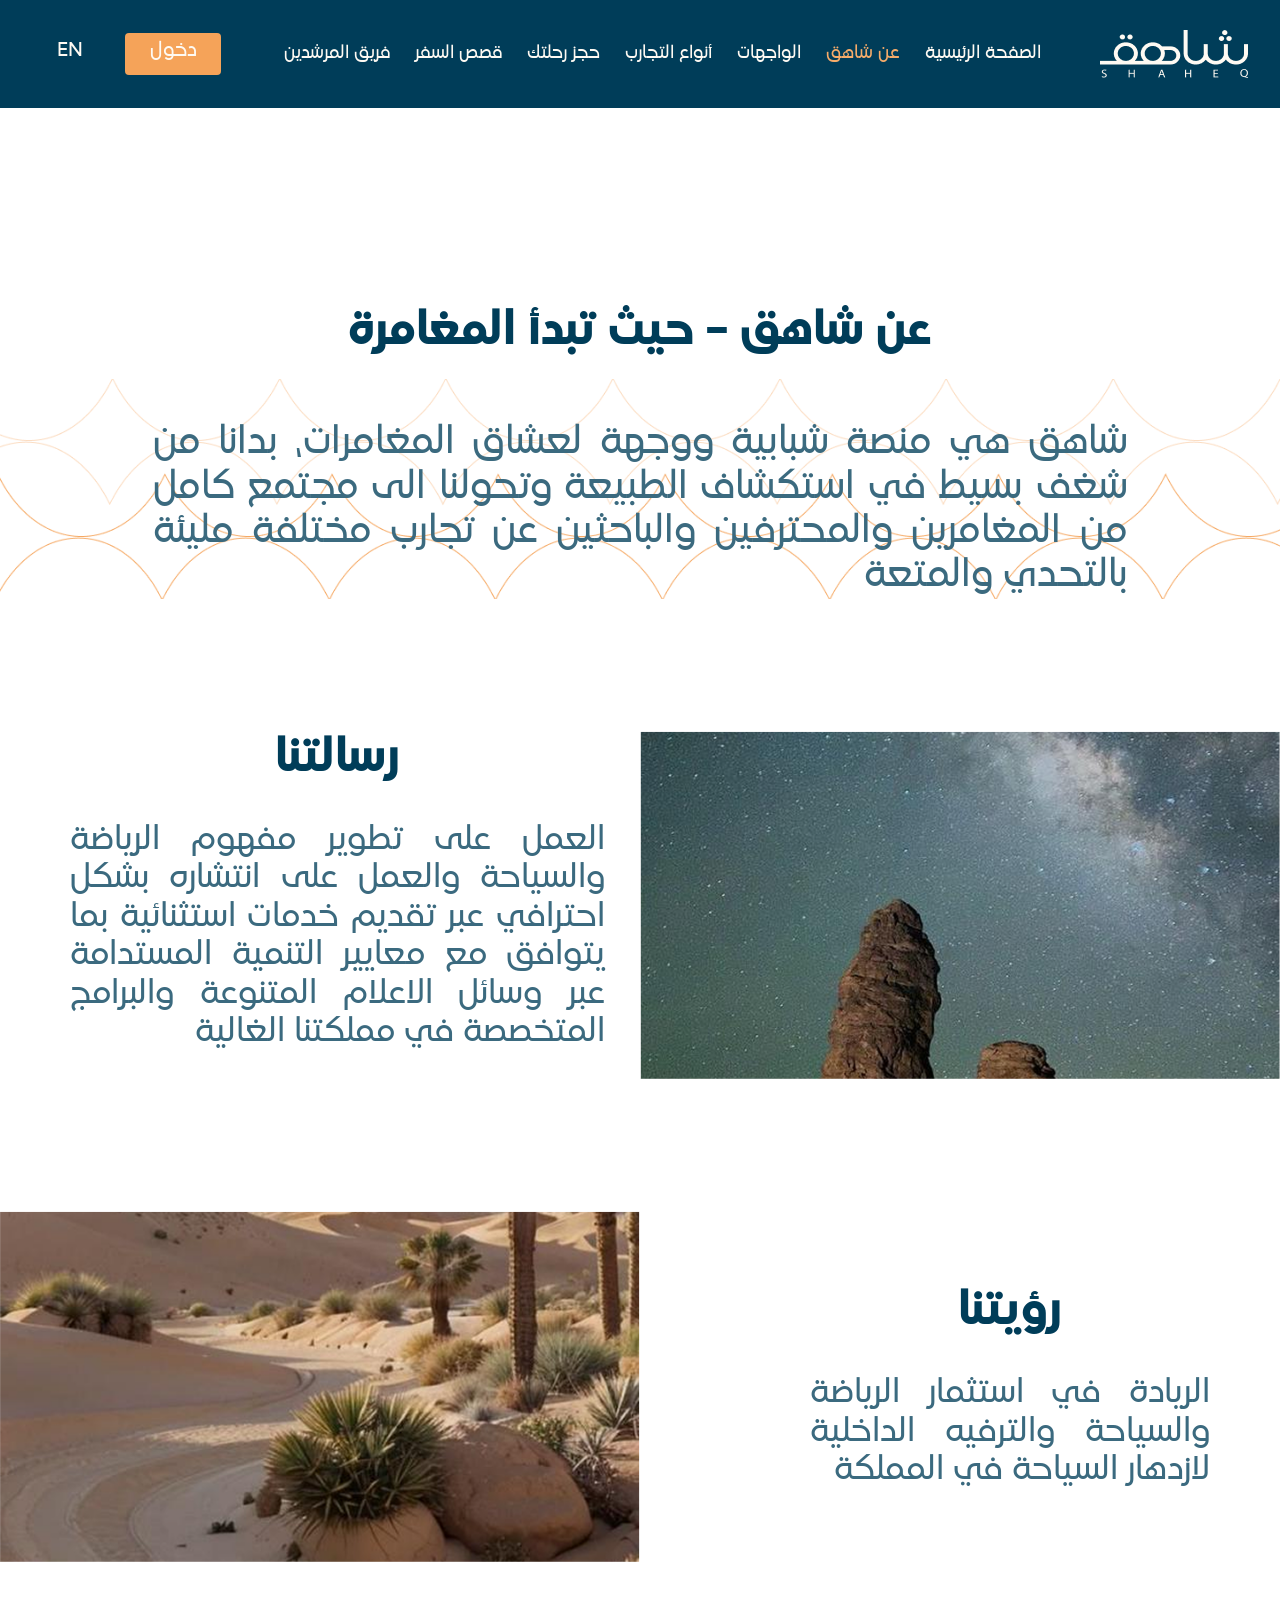
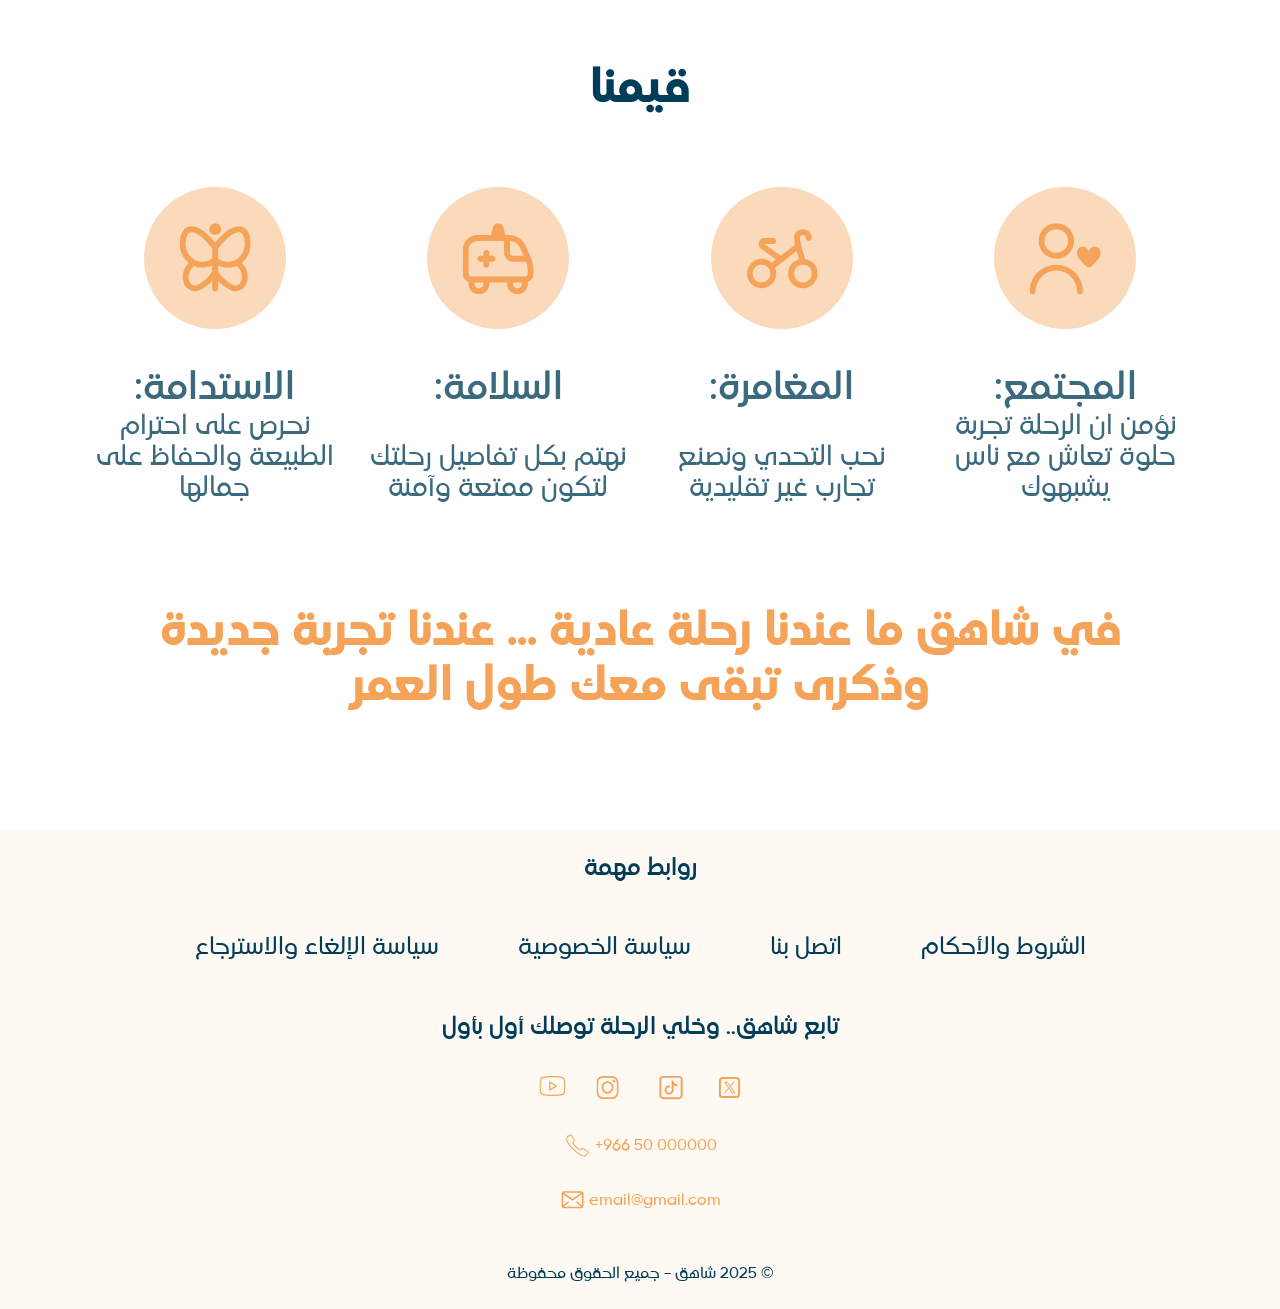
==== commit d6fb5ce0: "Section two / Desktop-1 page complete.." ====
--- a/desktop-1.html
+++ b/desktop-1.html
@@ -185,6 +185,183 @@
 			</div>
 		</section>
 		<!-- Post Area End -->
+
+		<!-- Our Values Area Start -->
+		<section class="our-values-area">
+			<div class="container">
+				<h2 class="value-title">قيمنا</h2>
+				<div class="our-values-wrpper">
+					<div class="row">
+						<!-- Single Value Card -->
+						<div class="col-6 col-lg-3">
+							<div class="single-value">
+								<div class="value-icon">
+									<svg
+										xmlns="http://www.w3.org/2000/svg"
+										width="73"
+										height="73"
+										viewBox="0 0 73 73"
+										fill="none"
+									>
+										<g clip-path="url(#clip0_45_706)">
+											<path
+												d="M27.6855 36.7451C31.2456 36.7451 34.7257 35.6894 37.6858 33.7116C40.6459 31.7337 42.953 28.9225 44.3154 25.6334C45.6778 22.3444 46.0342 18.7252 45.3397 15.2335C44.6451 11.7418 42.9308 8.53455 40.4135 6.0172C37.8961 3.49986 34.6888 1.78552 31.1972 1.09099C27.7055 0.396456 24.0863 0.752916 20.7972 2.11529C17.5082 3.47767 14.697 5.78478 12.7191 8.74486C10.7412 11.7049 9.68555 15.1851 9.68555 18.7451C9.69031 23.5176 11.5883 28.0932 14.9629 31.4678C18.3375 34.8424 22.9131 36.7404 27.6855 36.7451ZM27.6855 6.74512C30.0589 6.74512 32.379 7.44891 34.3524 8.76749C36.3258 10.0861 37.8639 11.9602 38.7721 14.1529C39.6804 16.3456 39.918 18.7584 39.455 21.0862C38.992 23.414 37.8491 25.5522 36.1708 27.2304C34.4926 28.9086 32.3544 30.0515 30.0266 30.5145C27.6989 30.9776 25.2861 30.7399 23.0933 29.8317C20.9006 28.9234 19.0265 27.3854 17.7079 25.412C16.3893 23.4386 15.6855 21.1185 15.6855 18.7451C15.6855 15.5625 16.9498 12.5103 19.2003 10.2598C21.4507 8.00941 24.5029 6.74513 27.6855 6.74512Z"
+												fill="#F5A359"
+											/>
+											<path
+												d="M27.6855 42.7441C20.5274 42.7529 13.6649 45.6003 8.60331 50.6619C3.54172 55.7235 0.69428 62.5859 0.685547 69.7441C0.685547 70.5397 1.00162 71.3028 1.56423 71.8654C2.12684 72.428 2.8899 72.7441 3.68555 72.7441C4.4812 72.7441 5.24426 72.428 5.80687 71.8654C6.36948 71.3028 6.68555 70.5397 6.68555 69.7441C6.68555 64.1745 8.89804 58.8331 12.8363 54.8949C16.7746 50.9566 22.116 48.7441 27.6855 48.7441C33.2551 48.7441 38.5965 50.9566 42.5348 54.8949C46.4731 58.8331 48.6855 64.1745 48.6855 69.7441C48.6855 70.5397 49.0016 71.3028 49.5642 71.8654C50.1268 72.428 50.8899 72.7441 51.6855 72.7441C52.4812 72.7441 53.2443 72.428 53.8069 71.8654C54.3695 71.3028 54.6855 70.5397 54.6855 69.7441C54.6768 62.5859 51.8294 55.7235 46.7678 50.6619C41.7062 45.6003 34.8437 42.7529 27.6855 42.7441Z"
+												fill="#F5A359"
+											/>
+											<path
+												d="M66.6852 24.3701C65.0156 24.4533 63.447 25.1944 62.3225 26.4313C61.198 27.6682 60.6093 29.3002 60.6852 30.9701C60.761 29.3002 60.1723 27.6682 59.0479 26.4313C57.9234 25.1944 56.3548 24.4533 54.6852 24.3701C53.0156 24.4533 51.447 25.1944 50.3226 26.4313C49.1981 27.6682 48.6094 29.3002 48.6852 30.9701C48.6852 36.1601 55.4532 42.2411 58.8252 44.9471C59.353 45.3697 60.009 45.6 60.6852 45.6C61.3613 45.6 62.0174 45.3697 62.5452 44.9471C65.9172 42.2471 72.6851 36.1601 72.6851 30.9701C72.761 29.3002 72.1723 27.6682 71.0478 26.4313C69.9234 25.1944 68.3547 24.4533 66.6852 24.3701Z"
+												fill="#F5A359"
+											/>
+										</g>
+										<defs>
+											<clipPath id="clip0_45_706">
+												<rect
+													width="72"
+													height="72"
+													fill="white"
+													transform="translate(0.685547 0.745117)"
+												/>
+											</clipPath>
+										</defs>
+									</svg>
+								</div>
+								<div class="value-cntn">
+									<h4>المجتمع:</h4>
+									<p>
+										نؤمن ان الرحلة تجربة حلوة تعاش مع ناس
+										يشبهوك
+									</p>
+								</div>
+							</div>
+						</div>
+						<!-- Single Value Card -->
+						<div class="col-6 col-lg-3">
+							<div class="single-value">
+								<div class="value-icon">
+									<svg
+										xmlns="http://www.w3.org/2000/svg"
+										width="73"
+										height="73"
+										viewBox="0 0 73 73"
+										fill="none"
+									>
+										<g clip-path="url(#clip0_45_702)">
+											<path
+												d="M60.0348 36.9821C59.5428 35.2241 58.9878 33.3641 58.3698 31.3631C56.5397 26.3178 55.3033 21.0765 54.6858 15.7451C54.6858 14.9495 55.0018 14.1864 55.5644 13.6238C56.127 13.0612 56.8901 12.7451 57.6858 12.7451C58.4814 12.7451 59.2445 13.0612 59.8071 13.6238C60.3697 14.1864 60.6858 14.9495 60.6858 15.7451C60.6858 16.5408 61.0018 17.3038 61.5644 17.8664C62.127 18.429 62.8901 18.7451 63.6858 18.7451C64.4814 18.7451 65.2445 18.429 65.8071 17.8664C66.3697 17.3038 66.6858 16.5408 66.6858 15.7451C66.6858 13.3582 65.7375 11.069 64.0497 9.38116C62.3619 7.69333 60.0727 6.74512 57.6858 6.74512C55.2988 6.74512 53.0096 7.69333 51.3218 9.38116C49.634 11.069 48.6858 13.3582 48.6858 15.7451C48.7601 18.0359 49.081 20.312 49.6428 22.5341L35.2428 33.7451L18.5988 21.7451H27.6858C28.4814 21.7451 29.2445 21.429 29.8071 20.8664C30.3697 20.3038 30.6858 19.5408 30.6858 18.7451C30.6858 17.9495 30.3697 17.1864 29.8071 16.6238C29.2445 16.0612 28.4814 15.7451 27.6858 15.7451H18.5988C17.3525 15.7447 16.138 16.1386 15.1291 16.8703C14.1201 17.6019 13.3685 18.634 12.9817 19.8187C12.5949 21.0035 12.5927 22.2802 12.9755 23.4663C13.3582 24.6524 14.1064 25.687 15.1128 26.4221L30.3258 37.5581L26.0118 40.9151C23.3321 38.3922 19.8117 36.9533 16.1321 36.877C12.4524 36.8007 8.87538 38.0924 6.09346 40.5021C3.31155 42.9117 1.52267 46.2679 1.0732 49.9208C0.623726 53.5737 1.54562 57.2634 3.6604 60.2756C5.77518 63.2877 8.93239 65.4081 12.5208 66.2261C16.1091 67.0441 19.8734 66.5015 23.0847 64.7035C26.296 62.9055 28.7259 59.9798 29.904 56.493C31.0821 53.0063 30.9245 49.2064 29.4618 45.8291L51.3288 28.8221C51.7518 30.2501 53.5098 35.9741 53.8968 37.2911C50.3109 38.2274 47.1993 40.4594 45.1632 43.5561C43.1271 46.6527 42.311 50.3941 42.8726 54.0574C43.4342 57.7206 45.3336 61.0457 48.2038 63.3902C51.074 65.7347 54.7113 66.9322 58.413 66.7513C62.1146 66.5704 65.6178 65.0239 68.2458 62.4107C70.8737 59.7975 72.4397 56.303 72.6414 52.6024C72.8431 48.9018 71.666 45.2578 69.3376 42.3745C67.0092 39.4912 63.6948 37.5732 60.0348 36.9911V36.9821ZM15.6858 60.7451C13.9057 60.7451 12.1657 60.2173 10.6856 59.2283C9.20559 58.2394 8.05204 56.8338 7.37085 55.1893C6.68966 53.5447 6.51143 51.7351 6.8587 49.9893C7.20597 48.2435 8.06313 46.6398 9.32181 45.3812C10.5805 44.1225 12.1841 43.2653 13.93 42.918C15.6758 42.5708 17.4854 42.749 19.1299 43.4302C20.7745 44.1114 22.1801 45.2649 23.169 46.745C24.1579 48.225 24.6858 49.9651 24.6858 51.7451C24.6858 54.1321 23.7376 56.4213 22.0497 58.1091C20.3619 59.7969 18.0727 60.7451 15.6858 60.7451ZM57.6858 60.7451C55.9057 60.7451 54.1657 60.2173 52.6856 59.2283C51.2056 58.2394 50.052 56.8338 49.3708 55.1893C48.6897 53.5447 48.5114 51.7351 48.8587 49.9893C49.206 48.2435 50.0631 46.6398 51.3218 45.3812C52.5805 44.1225 54.1841 43.2653 55.9299 42.918C57.6758 42.5708 59.4854 42.749 61.1299 43.4302C62.7744 44.1114 64.1801 45.2649 65.169 46.745C66.1579 48.225 66.6858 49.9651 66.6858 51.7451C66.6858 54.1321 65.7375 56.4213 64.0497 58.1091C62.3619 59.7969 60.0727 60.7451 57.6858 60.7451Z"
+												fill="#F5A359"
+											/>
+										</g>
+										<defs>
+											<clipPath id="clip0_45_702">
+												<rect
+													width="72"
+													height="72"
+													fill="white"
+													transform="translate(0.685547 0.745117)"
+												/>
+											</clipPath>
+										</defs>
+									</svg>
+								</div>
+								<div class="value-cntn">
+									<h4>المغامرة:</h4>
+									<p>نحب التحدي ونصنع تجارب غير تقليدية</p>
+								</div>
+							</div>
+						</div>
+						<!-- Single Value Card -->
+						<div class="col-6 col-lg-3">
+							<div class="single-value">
+								<div class="value-icon">
+									<svg
+										xmlns="http://www.w3.org/2000/svg"
+										width="73"
+										height="73"
+										viewBox="0 0 73 73"
+										fill="none"
+									>
+										<g clip-path="url(#clip0_45_700)">
+											<path
+												d="M69.8415 35.707L64.3845 23.434C62.9703 20.2523 60.6637 17.549 57.7441 15.6518C54.8245 13.7546 51.4174 12.7449 47.9355 12.745H43.8855L41.9055 4.81902C41.6135 3.65577 40.9412 2.6234 39.9955 1.88578C39.0499 1.14816 37.8849 0.747559 36.6855 0.747559C35.4862 0.747559 34.3212 1.14816 33.3755 1.88578C32.4298 2.6234 31.7576 3.65577 31.4655 4.81902L29.4855 12.745H15.6855C11.7087 12.7498 7.89619 14.3317 5.08418 17.1437C2.27216 19.9557 0.69028 23.7682 0.685516 27.745L0.685516 51.745C0.691953 53.6378 1.29617 55.4802 2.41192 57.0091C3.52767 58.5381 5.09792 59.6755 6.89852 60.259C6.76271 60.9125 6.69137 61.5776 6.68552 62.245C6.68552 65.0298 7.79176 67.7005 9.7609 69.6696C11.73 71.6388 14.4007 72.745 17.1855 72.745C19.9703 72.745 22.641 71.6388 24.6101 69.6696C26.5793 67.7005 27.6855 65.0298 27.6855 62.245C27.6808 61.7427 27.6397 61.2414 27.5625 60.745H45.8085C45.7313 61.2414 45.6902 61.7427 45.6855 62.245C45.6855 65.0298 46.7918 67.7005 48.7609 69.6696C50.73 71.6388 53.4007 72.745 56.1855 72.745C58.9703 72.745 61.641 71.6388 63.6101 69.6696C65.5793 67.7005 66.6855 65.0298 66.6855 62.245C66.6797 61.5776 66.6083 60.9125 66.4725 60.259C68.2731 59.6755 69.8434 58.5381 70.9591 57.0091C72.0749 55.4802 72.6791 53.6378 72.6855 51.745V49.111C72.6921 44.4926 71.7229 39.9249 69.8415 35.707ZM58.9035 25.873L62.4045 33.745H51.6855C50.8899 33.745 50.1268 33.4289 49.5642 32.8663C49.0016 32.3037 48.6855 31.5407 48.6855 30.745V18.799C50.8722 18.9331 52.9804 19.6632 54.7816 20.9102C56.5828 22.1572 58.0083 23.8735 58.9035 25.873ZM21.6855 62.245C21.6855 63.4385 21.2114 64.5831 20.3675 65.427C19.5236 66.2709 18.379 66.745 17.1855 66.745C15.992 66.745 14.8475 66.2709 14.0035 65.427C13.1596 64.5831 12.6855 63.4385 12.6855 62.245C12.6874 61.7323 12.7819 61.2241 12.9645 60.745H21.4065C21.5892 61.2241 21.6837 61.7323 21.6855 62.245ZM56.1855 66.745C54.992 66.745 53.8475 66.2709 53.0035 65.427C52.1596 64.5831 51.6855 63.4385 51.6855 62.245C51.6874 61.7323 51.7819 61.2241 51.9645 60.745H60.4065C60.5892 61.2241 60.6837 61.7323 60.6855 62.245C60.6855 63.4385 60.2114 64.5831 59.3675 65.427C58.5236 66.2709 57.379 66.745 56.1855 66.745ZM66.6855 51.745C66.6855 52.5407 66.3695 53.3037 65.8068 53.8663C65.2442 54.429 64.4812 54.745 63.6855 54.745H9.68552C8.88987 54.745 8.12681 54.429 7.5642 53.8663C7.00159 53.3037 6.68552 52.5407 6.68552 51.745V27.745C6.68552 25.3581 7.63373 23.0689 9.32156 21.3811C11.0094 19.6932 13.2986 18.745 15.6855 18.745H42.6855V30.745C42.6855 33.132 43.6337 35.4212 45.3216 37.109C47.0094 38.7968 49.2986 39.745 51.6855 39.745H64.9725C66.0991 42.7394 66.6793 45.9117 66.6855 49.111V51.745ZM33.6855 36.745C33.6855 37.5407 33.3694 38.3037 32.8068 38.8663C32.2442 39.4289 31.4812 39.745 30.6855 39.745H27.6855V42.745C27.6855 43.5407 27.3694 44.3037 26.8068 44.8663C26.2442 45.4289 25.4812 45.745 24.6855 45.745C23.8899 45.745 23.1268 45.4289 22.5642 44.8663C22.0016 44.3037 21.6855 43.5407 21.6855 42.745V39.745H18.6855C17.8899 39.745 17.1268 39.4289 16.5642 38.8663C16.0016 38.3037 15.6855 37.5407 15.6855 36.745C15.6855 35.9494 16.0016 35.1863 16.5642 34.6237C17.1268 34.0611 17.8899 33.745 18.6855 33.745H21.6855V30.745C21.6855 29.9494 22.0016 29.1863 22.5642 28.6237C23.1268 28.0611 23.8899 27.745 24.6855 27.745C25.4812 27.745 26.2442 28.0611 26.8068 28.6237C27.3694 29.1863 27.6855 29.9494 27.6855 30.745V33.745H30.6855C31.4812 33.745 32.2442 34.0611 32.8068 34.6237C33.3694 35.1863 33.6855 35.9494 33.6855 36.745Z"
+												fill="#F5A359"
+											/>
+										</g>
+										<defs>
+											<clipPath id="clip0_45_700">
+												<rect
+													width="72"
+													height="72"
+													fill="white"
+													transform="translate(0.685547 0.745117)"
+												/>
+											</clipPath>
+										</defs>
+									</svg>
+								</div>
+								<div class="value-cntn">
+									<h4>السلامة:</h4>
+									<p>
+										نهتم بكل تفاصيل رحلتك لتكون ممتعة وآمنة
+									</p>
+								</div>
+							</div>
+						</div>
+						<!-- Single Value Card -->
+						<div class="col-6 col-lg-3">
+							<div class="single-value">
+								<div class="value-icon">
+									<svg
+										xmlns="http://www.w3.org/2000/svg"
+										width="73"
+										height="73"
+										viewBox="0 0 73 73"
+										fill="none"
+									>
+										<g clip-path="url(#clip0_45_704)">
+											<path
+												d="M65.1852 39.5411C69.8023 35.0895 72.4942 29.0079 72.6852 22.5971C72.6852 5.63512 64.3842 3.80512 60.8172 3.80512C51.9132 3.80512 43.1652 12.5051 36.6942 20.3681C30.2712 12.5711 21.4962 3.80512 12.5682 3.80512C0.121255 3.02512 -4.43274 28.0181 8.20325 39.5441C8.73125 40.0661 9.28024 40.5551 9.83524 41.0141C7.19349 43.5465 5.31089 46.7659 4.39929 50.31C3.48769 53.8541 3.58326 57.5824 4.67525 61.0751C5.1797 62.7939 6.0607 64.3787 7.25423 65.7144C8.44776 67.0501 9.92384 68.1032 11.5752 68.7971C13.177 69.4824 14.9112 69.8027 16.652 69.7347C18.3929 69.6667 20.0968 69.2122 21.6402 68.4041C26.0793 66.102 30.1411 63.1358 33.6852 59.6081V66.7451C33.6852 67.5408 34.0013 68.3038 34.5639 68.8664C35.1265 69.429 35.8896 69.7451 36.6852 69.7451C37.4809 69.7451 38.2439 69.429 38.8065 68.8664C39.3691 68.3038 39.6852 67.5408 39.6852 66.7451V59.6081C43.2313 63.1366 47.2963 66.1019 51.7392 68.4011C53.2822 69.2103 54.9861 69.6657 56.727 69.7342C58.468 69.8027 60.2024 69.4826 61.8042 68.7971C63.4551 68.1033 64.9309 67.0507 66.1244 65.7155C67.3179 64.3804 68.1991 62.7962 68.7042 61.0781C69.833 57.5809 69.9613 53.8377 69.0743 50.2714C68.1874 46.7052 66.3207 43.4581 63.6852 40.8971C64.1982 40.4711 64.6992 40.0211 65.1852 39.5411ZM33.6852 47.6531C33.6852 52.0871 27.4452 58.5791 18.8442 63.0911C18.0876 63.4921 17.2501 63.7165 16.3944 63.7477C15.5387 63.7789 14.687 63.616 13.9032 63.2711C13.0708 62.9199 12.3271 62.3877 11.7262 61.7131C11.1253 61.0385 10.6822 60.2384 10.4292 59.3711C9.56729 56.6742 9.55574 53.7774 10.3962 51.0737C11.2366 48.37 12.8883 45.9902 15.1272 44.2571C17.3981 45.2203 19.8366 45.726 22.3032 45.7451C26.2002 45.7987 30.0691 45.0777 33.6852 43.6241V47.6531ZM33.6852 36.7001C30.2908 38.9182 26.273 39.9857 22.2252 39.7451C20.3725 39.7035 18.5476 39.2858 16.8612 38.5174C15.1749 37.749 13.6623 36.6459 12.4152 35.2751C8.95768 31.9391 6.91661 27.4004 6.71525 22.6001C6.71525 14.4701 8.85424 9.80812 12.5802 9.80812C17.9232 9.80512 25.0032 15.3191 33.6852 26.2181V36.7001ZM39.6852 26.2451C48.3252 15.3551 55.4412 9.80512 60.8172 9.80512C64.5462 9.80512 66.6852 14.4671 66.6852 22.5971C66.4832 27.3973 64.4422 31.9358 60.9852 35.2721C58.4678 37.9776 54.9872 39.5842 51.2952 39.7451C47.1983 39.9851 43.1316 38.9132 39.6852 36.6851V26.2451ZM62.9412 59.3891C62.6886 60.2566 62.2457 61.0568 61.6447 61.7315C61.0437 62.4062 60.2998 62.9383 59.4672 63.2891C58.6831 63.6333 57.8314 63.7956 56.9757 63.7639C56.12 63.7322 55.2826 63.5073 54.5262 63.1061C45.9252 58.5791 39.6852 52.0871 39.6852 47.6531V43.6181C43.3066 45.076 47.1817 45.7991 51.0852 45.7451C53.5884 45.7383 56.0635 45.2176 58.3572 44.2151C60.6085 45.9475 62.2611 48.3411 63.0832 51.0602C63.9053 53.7794 63.8556 56.6876 62.9412 59.3771V59.3891ZM30.6852 6.74512C30.6852 5.15382 31.3174 3.62769 32.4426 2.50248C33.5678 1.37726 35.0939 0.745117 36.6852 0.745117C38.2765 0.745117 39.8026 1.37726 40.9278 2.50248C42.0531 3.62769 42.6852 5.15382 42.6852 6.74512C42.6852 8.33642 42.0531 9.86254 40.9278 10.9878C39.8026 12.113 38.2765 12.7451 36.6852 12.7451C35.0939 12.7451 33.5678 12.113 32.4426 10.9878C31.3174 9.86254 30.6852 8.33642 30.6852 6.74512Z"
+												fill="#F5A359"
+											/>
+										</g>
+										<defs>
+											<clipPath id="clip0_45_704">
+												<rect
+													width="72"
+													height="72"
+													fill="white"
+													transform="translate(0.685547 0.745117)"
+												/>
+											</clipPath>
+										</defs>
+									</svg>
+								</div>
+								<div class="value-cntn">
+									<h4>الاستدامة:</h4>
+									<p>
+										نحرص على احترام الطبيعة والحفاظ على
+										جمالها
+									</p>
+								</div>
+							</div>
+						</div>
+					</div>
+				</div>
+			</div>
+		</section>
+		<!-- Our Values Area End -->
+
+		<!-- One Line Text Area Start -->
+		<section class="one-line-text">
+			<p>
+				في شاهق ما عندنا رحلة عادية ... عندنا تجربة جديدة وذكرى تبقى معك
+				طول العمر
+			</p>
+		</section>
+		<!-- One Line Text Area End -->
 
 		<!-- FOOTER AREA START -->
 		<footer class="footer-area">
--- a/style.css
+++ b/style.css
@@ -630,3 +630,75 @@
 	padding-right: calc(100% - 1360px / 2);
 	padding-left: 170px;
 }
+
+/*===================================
+Our Values Area STYLING HERE
+=====================================*/
+.our-values-area {
+	padding-top: 200px;
+	padding-bottom: 203px;
+}
+
+.value-title {
+	text-align: center;
+	font-size: 46px;
+	font-weight: 700;
+	line-height: 120%;
+	margin-bottom: 123px;
+}
+
+.single-value {
+	display: flex;
+	flex-direction: column;
+	row-gap: 38px;
+	height: 100%;
+}
+
+.value-icon {
+	width: 142px;
+	height: 142px;
+	margin: auto;
+	display: flex;
+	align-items: center;
+	justify-content: center;
+	border-radius: 50%;
+	padding: 35px;
+	background: #fbd9bb;
+}
+
+.value-cntn h4 {
+	color: #3b6a7f;
+	text-align: center;
+	font-size: 37px;
+	line-height: 120%;
+}
+
+.value-cntn p {
+	color: #3b6a7f;
+	text-align: center;
+	font-size: 37px;
+	line-height: 120%;
+}
+
+.value-cntn {
+	flex-grow: 1;
+	display: flex;
+	flex-direction: column;
+	justify-content: space-between;
+}
+
+.one-line-text {
+	padding-bottom: 113px;
+}
+
+.one-line-text p {
+	max-width: 1160px;
+	padding-left: 40px;
+	padding-right: 40px;
+	margin: auto;
+	color: #f5a359;
+	text-align: center;
+	font-size: 46px;
+	font-weight: 700;
+	line-height: 120%;
+}
--- a/css/responsive.css
+++ b/css/responsive.css
@@ -55,6 +55,16 @@
 	.post-row-tow .post-cntn {
 		padding-right: calc(100% - 1140px / 2);
 	}
+
+	.our-values-area {
+		padding: 100px 0;
+	}
+	.value-title {
+		margin-bottom: 70px;
+	}
+	.value-cntn p {
+		font-size: 26px;
+	}
 }
 
 /*========================
@@ -133,6 +143,16 @@
 	.post-row-tow .post-cntn {
 		padding-right: calc(100% - 960px / 2);
 	}
+
+	.our-values-area {
+		padding: 100px 0;
+	}
+	.value-title {
+		margin-bottom: 70px;
+	}
+	.value-cntn p {
+		font-size: 26px;
+	}
 }
 
 /*=========================
@@ -228,6 +248,26 @@
 		padding-left: 50px;
 		padding-right: 50px;
 		margin-left: 0;
+	}
+
+	.our-values-area {
+		padding: 100px 0;
+	}
+	.our-values-wrpper .row {
+		row-gap: 40px;
+	}
+	.single-value {
+		row-gap: 20px;
+	}
+	.value-title {
+		margin-bottom: 40px;
+	}
+	.value-cntn p {
+		font-size: 26px;
+	}
+
+	.one-line-text p {
+		font-size: 32px;
 	}
 }
 
@@ -399,4 +439,37 @@
 	.post-area-two {
 		padding-top: 41px;
 	}
+
+	.our-values-area {
+		padding-top: 35px;
+		padding-bottom: 93px;
+		padding-left: 30px;
+		padding-right: 30px;
+	}
+	.value-title {
+		font-size: 47px;
+		margin-bottom: 20px;
+	}
+	.value-icon {
+		width: 94px;
+		height: 94px;
+		padding: 25px;
+	}
+	.value-cntn h4,
+	.value-cntn p {
+		font-size: 19px;
+	}
+	.single-value {
+		row-gap: 20px;
+	}
+	.our-values-wrpper .row {
+		row-gap: 25px;
+	}
+
+	.one-line-text {
+		padding-bottom: 60px;
+	}
+	.one-line-text p {
+		font-size: 21px;
+	}
 }
